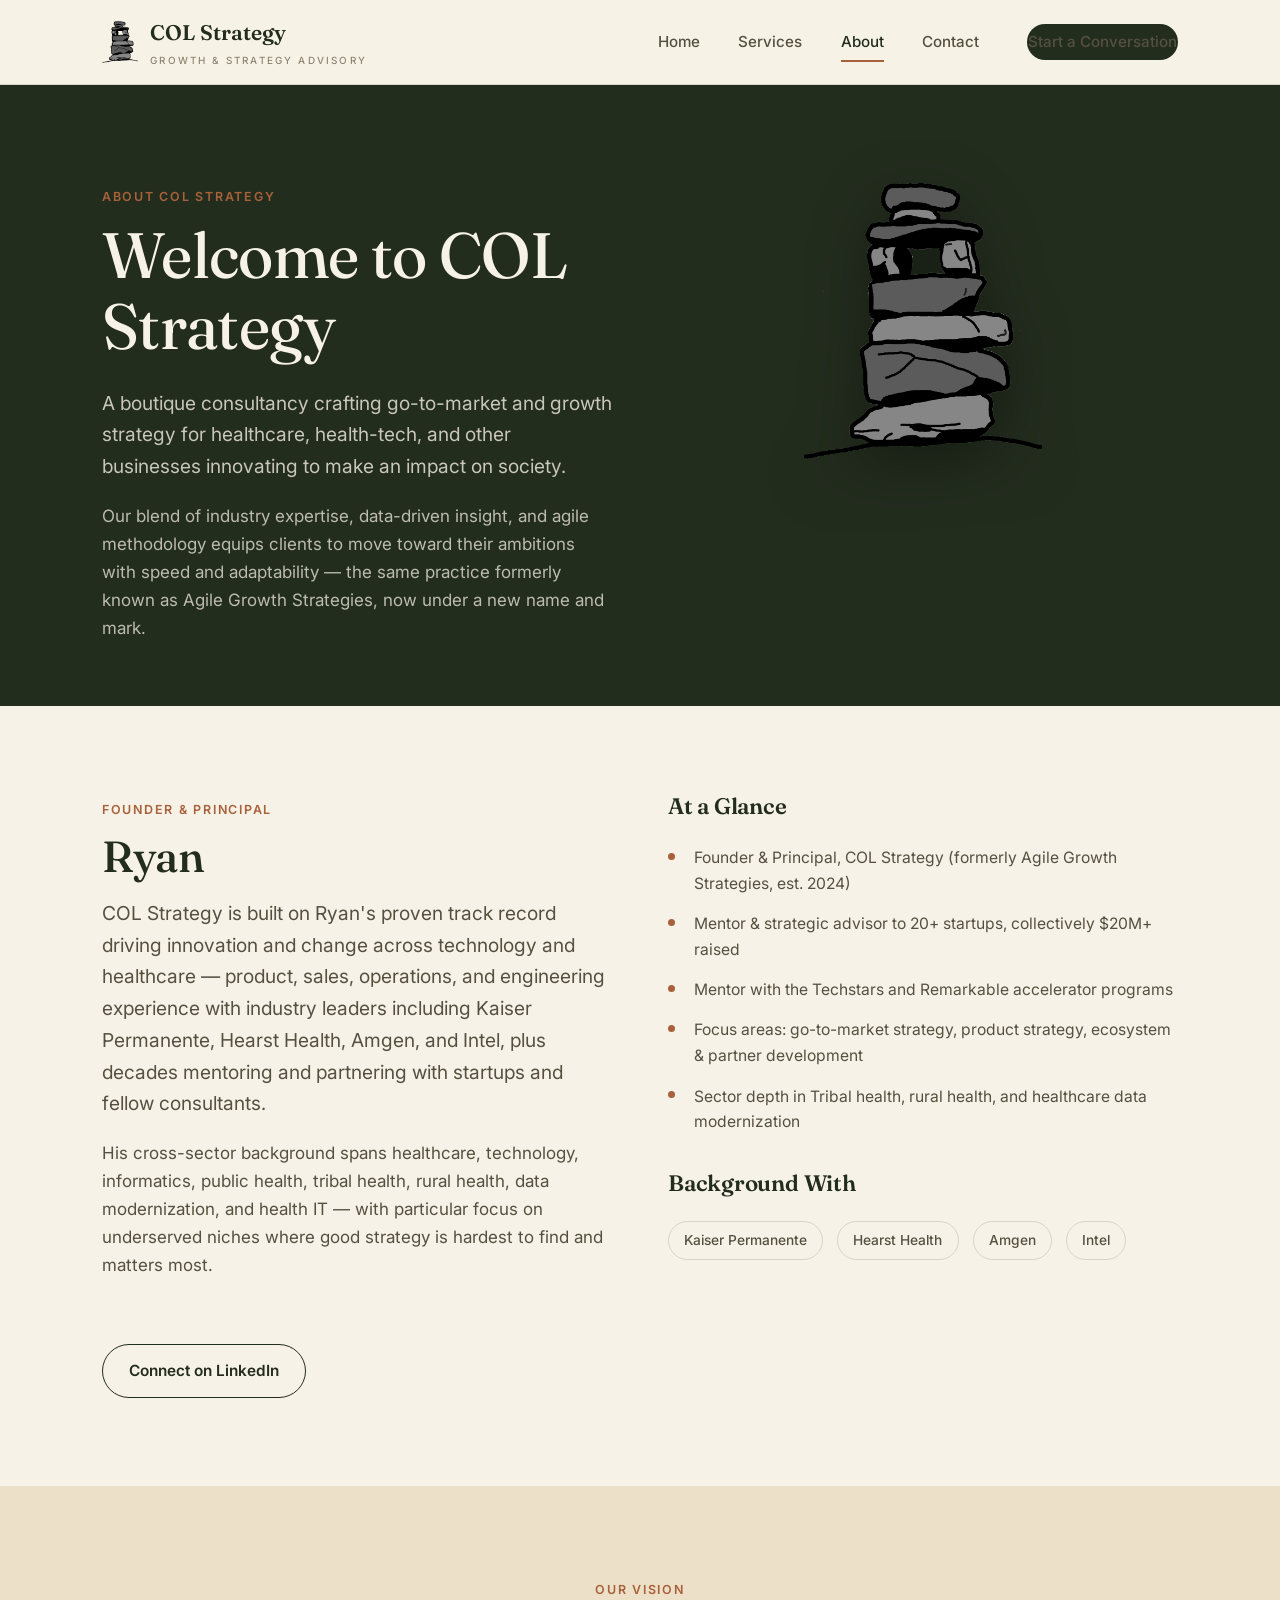
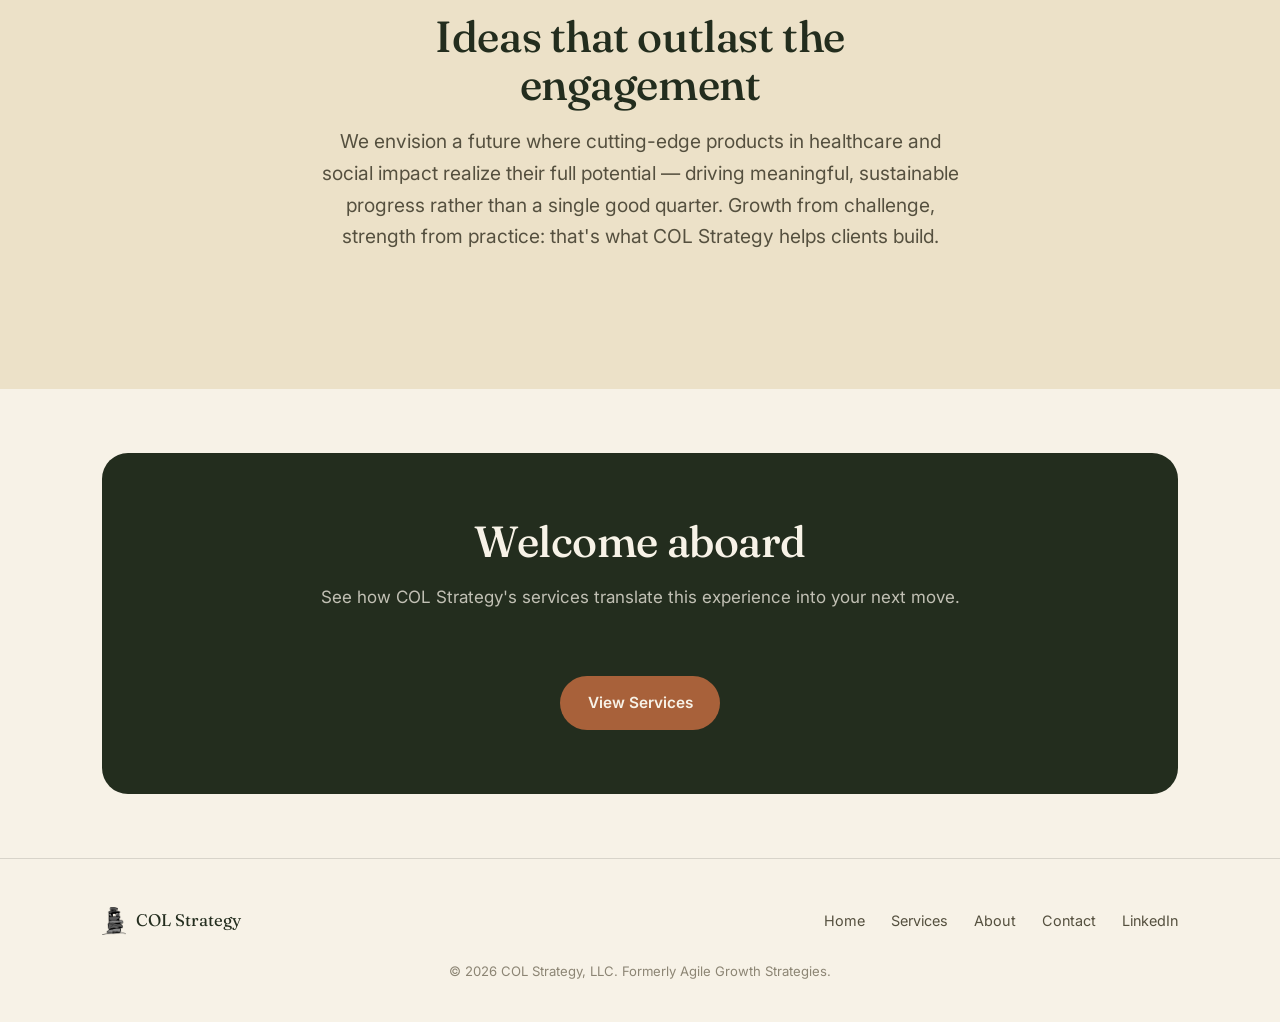
==== about.html @ f1d9a912 "Initial site setup" ====
<!DOCTYPE html>
<html lang="en">
<head>
<meta charset="UTF-8">
<meta name="viewport" content="width=device-width, initial-scale=1.0">
<title>About — COL Strategy</title>
<meta name="description" content="COL Strategy is built on founder Ryan's cross-sector track record in healthcare, technology, and public health.">
<link rel="icon" href="assets/favicon.ico" sizes="any">
<link rel="apple-touch-icon" href="assets/apple-touch-icon.png">
<link rel="preconnect" href="https://fonts.googleapis.com">
<link rel="preconnect" href="https://fonts.gstatic.com" crossorigin>
<link href="https://fonts.googleapis.com/css2?family=Fraunces:opsz,wght@9..144,400;9..144,500;9..144,600&family=Inter:wght@400;500;600;700&display=swap" rel="stylesheet">
<link rel="stylesheet" href="css/styles.css">
</head>
<body>

<header class="site-header">
  <div class="wrap">
    <a href="index.html" class="brand">
      <img src="assets/cairn-mark.png" alt="COL Strategy cairn mark">
      <span class="brand-name">COL Strategy<span class="lower">Growth &amp; Strategy Advisory</span></span>
    </a>
    <button class="nav-toggle" aria-label="Toggle navigation" aria-expanded="false">
      <span></span><span></span><span></span>
    </button>
    <nav class="main-nav">
      <a href="index.html">Home</a>
      <a href="services.html">Services</a>
      <a href="about.html" class="active">About</a>
      <a href="contact.html">Contact</a>
      <a href="contact.html" class="btn btn-primary nav-cta">Start a Conversation</a>
    </nav>
  </div>
</header>

<section class="hero" style="padding-bottom:64px;">
  <div class="wrap about-hero">
    <div>
      <div class="eyebrow">About COL Strategy</div>
      <h1>Welcome to COL Strategy</h1>
      <p class="lede">A boutique consultancy crafting go-to-market and growth strategy for healthcare, health-tech, and other businesses innovating to make an impact on society.</p>
      <p style="color:rgba(247,242,231,0.72)">Our blend of industry expertise, data-driven insight, and agile methodology equips clients to move toward their ambitions with speed and adaptability &mdash; the same practice formerly known as Agile Growth Strategies, now under a new name and mark.</p>
    </div>
    <div class="hero-mark">
      <img src="assets/cairn-mark.png" alt="Hand-illustrated cairn mark" style="max-height:280px;">
    </div>
  </div>
</section>

<section>
  <div class="wrap about-hero">
    <div>
      <div class="eyebrow">Founder &amp; Principal</div>
      <h2>Ryan</h2>
      <p class="lede">COL Strategy is built on Ryan's proven track record driving innovation and change across technology and healthcare &mdash; product, sales, operations, and engineering experience with industry leaders including Kaiser Permanente, Hearst Health, Amgen, and Intel, plus decades mentoring and partnering with startups and fellow consultants.</p>
      <p>His cross-sector background spans healthcare, technology, informatics, public health, tribal health, rural health, data modernization, and health IT &mdash; with particular focus on underserved niches where good strategy is hardest to find and matters most.</p>
      <a href="https://www.linkedin.com/in/wryanberger/" target="_blank" rel="noopener" class="btn btn-ghost mt-lg">Connect on LinkedIn</a>
    </div>
    <div>
      <h3 style="margin-bottom:1rem;">At a Glance</h3>
      <ul class="credential-list">
        <li>Founder &amp; Principal, COL Strategy (formerly Agile Growth Strategies, est. 2024)</li>
        <li>Mentor &amp; strategic advisor to 20+ startups, collectively $20M+ raised</li>
        <li>Mentor with the Techstars and Remarkable accelerator programs</li>
        <li>Focus areas: go-to-market strategy, product strategy, ecosystem &amp; partner development</li>
        <li>Sector depth in Tribal health, rural health, and healthcare data modernization</li>
      </ul>
      <h3 style="margin:2.2rem 0 0.6rem;">Background With</h3>
      <div class="client-strip">
        <span>Kaiser Permanente</span>
        <span>Hearst Health</span>
        <span>Amgen</span>
        <span>Intel</span>
      </div>
    </div>
  </div>
</section>

<section class="section-deep">
  <div class="wrap section-head center">
    <div class="eyebrow">Our Vision</div>
    <h2>Ideas that outlast the engagement</h2>
    <p class="lede" style="margin-left:auto;margin-right:auto;">We envision a future where cutting-edge products in healthcare and social impact realize their full potential &mdash; driving meaningful, sustainable progress rather than a single good quarter. Growth from challenge, strength from practice: that's what COL Strategy helps clients build.</p>
  </div>
</section>

<section class="section-tight">
  <div class="wrap">
    <div class="cta-band">
      <h2>Welcome aboard</h2>
      <p>See how COL Strategy's services translate this experience into your next move.</p>
      <a href="services.html" class="btn btn-primary mt-lg">View Services</a>
    </div>
  </div>
</section>

<footer class="site-footer">
  <div class="wrap">
    <div class="footer-grid">
      <a href="index.html" class="footer-brand">
        <img src="assets/cairn-mark.png" alt="COL Strategy">
        COL Strategy
      </a>
      <nav class="footer-links">
        <a href="index.html">Home</a>
        <a href="services.html">Services</a>
        <a href="about.html">About</a>
        <a href="contact.html">Contact</a>
        <a href="https://www.linkedin.com/in/wryanberger/" target="_blank" rel="noopener">LinkedIn</a>
      </nav>
    </div>
    <div class="footer-note">&copy; <span id="year"></span> COL Strategy, LLC. Formerly Agile Growth Strategies.</div>
  </div>
</footer>

<script src="js/main.js"></script>
<script>document.getElementById("year").textContent = new Date().getFullYear();</script>
</body>
</html>
---- css/styles.css ----
/* ============================================================
   COL Strategy — Site Stylesheet
   ============================================================ */

:root {
  --paper: #f7f2e7;
  --paper-deep: #ece1c8;
  --ink: #211f1a;
  --ink-soft: #55503f;
  --stone: #8c8574;
  --stone-light: #c9c0a8;
  --forest: #37452f;
  --forest-deep: #232d1e;
  --rust: #a8613a;
  --line: rgba(33, 31, 26, 0.14);
  --max: 1140px;

  --font-display: "Fraunces", "Iowan Old Style", Georgia, serif;
  --font-body: "Inter", -apple-system, BlinkMacSystemFont, "Segoe UI", sans-serif;
}

* { box-sizing: border-box; }
html { scroll-behavior: smooth; }

body {
  margin: 0;
  background: var(--paper);
  color: var(--ink);
  font-family: var(--font-body);
  font-size: 17px;
  line-height: 1.65;
  -webkit-font-smoothing: antialiased;
}

img { max-width: 100%; display: block; }

a { color: inherit; text-decoration: none; }

.wrap {
  max-width: var(--max);
  margin: 0 auto;
  padding: 0 32px;
}

h1, h2, h3, h4 {
  font-family: var(--font-display);
  font-weight: 500;
  line-height: 1.12;
  margin: 0 0 0.4em;
  color: var(--forest-deep);
  letter-spacing: -0.01em;
}

h1 { font-size: clamp(2.6rem, 5vw, 4.4rem); font-weight: 450; }
h2 { font-size: clamp(2rem, 3.4vw, 2.9rem); }
h3 { font-size: 1.4rem; font-weight: 600; }

p { margin: 0 0 1em; color: var(--ink-soft); }
p:last-child { margin-bottom: 0; }

.eyebrow {
  display: inline-block;
  font-family: var(--font-body);
  font-size: 0.78rem;
  font-weight: 600;
  letter-spacing: 0.14em;
  text-transform: uppercase;
  color: var(--rust);
  margin-bottom: 0.9em;
}

.lede {
  font-size: 1.2rem;
  color: var(--ink-soft);
  max-width: 46em;
}

/* ---------- Buttons ---------- */
.btn {
  display: inline-flex;
  align-items: center;
  gap: 0.5em;
  padding: 0.85em 1.7em;
  border-radius: 999px;
  font-family: var(--font-body);
  font-weight: 600;
  font-size: 0.96rem;
  border: 1.5px solid transparent;
  cursor: pointer;
  transition: transform 0.15s ease, background 0.2s ease, color 0.2s ease, border-color 0.2s ease;
}
.btn:hover { transform: translateY(-1px); }

.btn-primary {
  background: var(--forest-deep);
  color: var(--paper);
}
.btn-primary:hover { background: var(--rust); }

.btn-ghost {
  background: transparent;
  color: var(--forest-deep);
  border-color: var(--forest-deep);
}
.btn-ghost:hover {
  background: var(--forest-deep);
  color: var(--paper);
}

/* ---------- Header ---------- */
.site-header {
  position: sticky;
  top: 0;
  z-index: 50;
  background: rgba(247, 242, 231, 0.92);
  backdrop-filter: saturate(150%) blur(8px);
  border-bottom: 1px solid var(--line);
}

.site-header .wrap {
  display: flex;
  align-items: center;
  justify-content: space-between;
  height: 84px;
}

.brand {
  display: flex;
  align-items: center;
  gap: 12px;
  font-family: var(--font-display);
  font-size: 1.32rem;
  color: var(--forest-deep);
  font-weight: 600;
}
.brand img { height: 42px; width: auto; }
.brand .brand-name { white-space: nowrap; }
.brand .brand-name .lower { display: block; font-family: var(--font-body); font-weight: 500; font-size: 0.62rem; letter-spacing: 0.22em; text-transform: uppercase; color: var(--stone); margin-top: 2px; }

.main-nav { display: flex; align-items: center; gap: 2.4rem; }
.main-nav a {
  font-size: 0.95rem;
  font-weight: 500;
  color: var(--ink-soft);
  position: relative;
  padding: 4px 0;
}
.main-nav a:hover, .main-nav a.active { color: var(--forest-deep); }
.main-nav a.active::after {
  content: "";
  position: absolute;
  left: 0; right: 0; bottom: -3px;
  height: 2px;
  background: var(--rust);
}
.nav-cta { margin-left: 0.6rem; }

.nav-toggle {
  display: none;
  background: none;
  border: none;
  cursor: pointer;
  padding: 6px;
}
.nav-toggle span {
  display: block;
  width: 24px;
  height: 2px;
  background: var(--forest-deep);
  margin: 5px 0;
  transition: 0.2s;
}

@media (max-width: 860px) {
  .main-nav {
    position: fixed;
    top: 84px; left: 0; right: 0;
    background: var(--paper);
    flex-direction: column;
    align-items: flex-start;
    gap: 0;
    padding: 8px 32px 26px;
    border-bottom: 1px solid var(--line);
    transform: translateY(-8px);
    opacity: 0;
    pointer-events: none;
    transition: 0.18s ease;
  }
  .main-nav.open { transform: translateY(0); opacity: 1; pointer-events: auto; }
  .main-nav a { padding: 12px 0; width: 100%; border-bottom: 1px solid var(--line); }
  .main-nav a:last-child { border-bottom: none; }
  .nav-cta { margin-left: 0; margin-top: 10px; }
  .nav-toggle { display: block; }
}

/* ---------- Hero ---------- */
.hero {
  background: var(--forest-deep);
  color: var(--paper);
  padding: 96px 0 84px;
  position: relative;
  overflow: hidden;
}
.hero .wrap { position: relative; z-index: 2; }
.hero h1 { color: var(--paper); }
.hero .lede { color: rgba(247, 242, 231, 0.78); }

.hero-grid {
  display: grid;
  grid-template-columns: 1.15fr 0.85fr;
  gap: 48px;
  align-items: center;
}

.hero-mark {
  display: flex;
  justify-content: center;
}
.hero-mark img {
  max-height: 340px;
  width: auto;
  filter: drop-shadow(0 18px 30px rgba(0,0,0,0.35));
}

.hero-actions { display: flex; gap: 14px; margin-top: 2rem; flex-wrap: wrap; }
.hero .btn-ghost { color: var(--paper); border-color: rgba(247,242,231,0.5); }
.hero .btn-ghost:hover { background: var(--paper); color: var(--forest-deep); }

.definition {
  margin-top: 2.4rem;
  padding-top: 1.6rem;
  border-top: 1px solid rgba(247, 242, 231, 0.22);
  max-width: 30em;
}
.definition .term { font-family: var(--font-display); font-size: 1.3rem; color: var(--paper); }
.definition .ipa, .definition .pos { color: var(--stone-light); font-size: 0.92rem; margin-right: 0.6em; }
.definition p { color: rgba(247, 242, 231, 0.72); font-size: 0.98rem; margin-top: 0.5em; }

@media (max-width: 860px) {
  .hero-grid { grid-template-columns: 1fr; }
  .hero-mark { order: -1; }
  .hero-mark img { max-height: 220px; }
}

/* ---------- Section scaffolding ---------- */
section { padding: 88px 0; }
.section-tight { padding: 64px 0; }
.section-deep { background: var(--paper-deep); }

.section-head {
  max-width: 42em;
  margin-bottom: 3rem;
}
.section-head.center { margin-left: auto; margin-right: auto; text-align: center; }

/* ---------- Three-up value cards ---------- */
.grid-3 {
  display: grid;
  grid-template-columns: repeat(3, 1fr);
  gap: 40px;
}
@media (max-width: 860px) { .grid-3 { grid-template-columns: 1fr; gap: 32px; } }

.value-card { border-top: 2px solid var(--forest); padding-top: 1.4rem; }
.value-card .num {
  font-family: var(--font-display);
  font-size: 0.95rem;
  color: var(--rust);
  display: block;
  margin-bottom: 0.6rem;
}
.value-card h3 { margin-bottom: 0.5em; }

/* ---------- Services grid ---------- */
.grid-2 { display: grid; grid-template-columns: 1fr 1fr; gap: 36px; }
@media (max-width: 860px) { .grid-2 { grid-template-columns: 1fr; } }

.service-card {
  background: var(--paper);
  border: 1px solid var(--line);
  border-radius: 18px;
  padding: 2.2rem;
}
.section-deep .service-card { background: var(--paper); }
.service-card .index { font-family: var(--font-display); color: var(--stone); font-size: 1rem; }
.service-card h3 { margin-top: 0.3em; }
.service-proof {
  margin-top: 1.2rem;
  padding-top: 1.1rem;
  border-top: 1px dashed var(--line);
  font-size: 0.92rem;
  color: var(--forest);
  font-weight: 500;
}
.service-proof span { color: var(--rust); font-weight: 700; }

/* ---------- Story / split section ---------- */
.split {
  display: grid;
  grid-template-columns: 0.9fr 1.1fr;
  gap: 60px;
  align-items: center;
}
@media (max-width: 860px) { .split { grid-template-columns: 1fr; } }
.split-visual {
  background: var(--forest-deep);
  border-radius: 22px;
  display: flex;
  align-items: center;
  justify-content: center;
  padding: 48px;
  min-height: 320px;
}
.split-visual img { max-height: 280px; }

/* ---------- Testimonial ---------- */
.testimonial {
  background: var(--forest-deep);
  color: var(--paper);
  border-radius: 22px;
  padding: 3.4rem;
  text-align: center;
}
.testimonial blockquote {
  font-family: var(--font-display);
  font-size: clamp(1.3rem, 2.4vw, 1.7rem);
  line-height: 1.45;
  margin: 0 0 1.2rem;
  font-weight: 400;
}
.testimonial cite {
  font-style: normal;
  color: var(--stone-light);
  font-size: 0.95rem;
}
.testimonial cite a { text-decoration: underline; text-underline-offset: 3px; }

/* ---------- About page bits ---------- */
.about-hero { display: grid; grid-template-columns: 1fr 1fr; gap: 56px; align-items: start; }
@media (max-width: 860px) { .about-hero { grid-template-columns: 1fr; } }

.credential-list { list-style: none; margin: 1.6rem 0 0; padding: 0; display: grid; gap: 0.9rem; }
.credential-list li {
  padding-left: 1.6rem;
  position: relative;
  color: var(--ink-soft);
  font-size: 0.98rem;
}
.credential-list li::before {
  content: "";
  position: absolute;
  left: 0; top: 0.5em;
  width: 7px; height: 7px;
  border-radius: 50%;
  background: var(--rust);
}

.client-strip {
  display: flex;
  flex-wrap: wrap;
  gap: 14px;
  margin-top: 1.6rem;
}
.client-strip span {
  border: 1px solid var(--line);
  border-radius: 999px;
  padding: 0.5em 1.1em;
  font-size: 0.86rem;
  color: var(--ink-soft);
  font-weight: 500;
}

/* ---------- Contact ---------- */
.contact-grid { display: grid; grid-template-columns: 1fr 1fr; gap: 60px; }
@media (max-width: 860px) { .contact-grid { grid-template-columns: 1fr; } }

.field { margin-bottom: 1.3rem; }
.field label {
  display: block;
  font-size: 0.85rem;
  font-weight: 600;
  color: var(--forest-deep);
  margin-bottom: 0.45em;
}
.field .req { color: var(--rust); font-weight: 400; }
.field input, .field textarea {
  width: 100%;
  padding: 0.85em 1em;
  border-radius: 10px;
  border: 1.5px solid var(--line);
  background: var(--paper);
  font-family: var(--font-body);
  font-size: 1rem;
  color: var(--ink);
}
.field input:focus, .field textarea:focus {
  outline: none;
  border-color: var(--forest);
}
.field-row { display: grid; grid-template-columns: 1fr 1fr; gap: 20px; }
@media (max-width: 560px) { .field-row { grid-template-columns: 1fr; } }

.contact-card {
  background: var(--paper-deep);
  border-radius: 20px;
  padding: 2.4rem;
}
.contact-card h3 { margin-bottom: 0.3em; }
.contact-card .contact-line {
  display: flex;
  align-items: center;
  gap: 10px;
  margin-top: 1.1rem;
  font-size: 0.98rem;
}
.contact-card .contact-line a { font-weight: 600; color: var(--forest-deep); text-decoration: underline; text-underline-offset: 3px; }

/* ---------- CTA band ---------- */
.cta-band {
  background: var(--forest-deep);
  color: var(--paper);
  border-radius: 26px;
  padding: 4rem 3rem;
  text-align: center;
}
.cta-band h2 { color: var(--paper); }
.cta-band p { color: rgba(247,242,231,0.75); }
.cta-band .btn-primary { background: var(--rust); }
.cta-band .btn-primary:hover { background: var(--paper); color: var(--forest-deep); }

/* ---------- Footer ---------- */
.site-footer {
  border-top: 1px solid var(--line);
  padding: 48px 0 40px;
}
.footer-grid {
  display: flex;
  justify-content: space-between;
  align-items: center;
  flex-wrap: wrap;
  gap: 20px;
}
.footer-brand { display: flex; align-items: center; gap: 10px; font-family: var(--font-display); color: var(--forest-deep); font-size: 1.05rem; }
.footer-brand img { height: 28px; }
.footer-links { display: flex; gap: 26px; flex-wrap: wrap; }
.footer-links a { font-size: 0.9rem; color: var(--ink-soft); }
.footer-links a:hover { color: var(--forest-deep); }
.footer-note { font-size: 0.82rem; color: var(--stone); margin-top: 26px; text-align: center; }

/* ---------- Utility ---------- */
.mt-lg { margin-top: 3rem; }
.text-center { text-align: center; }
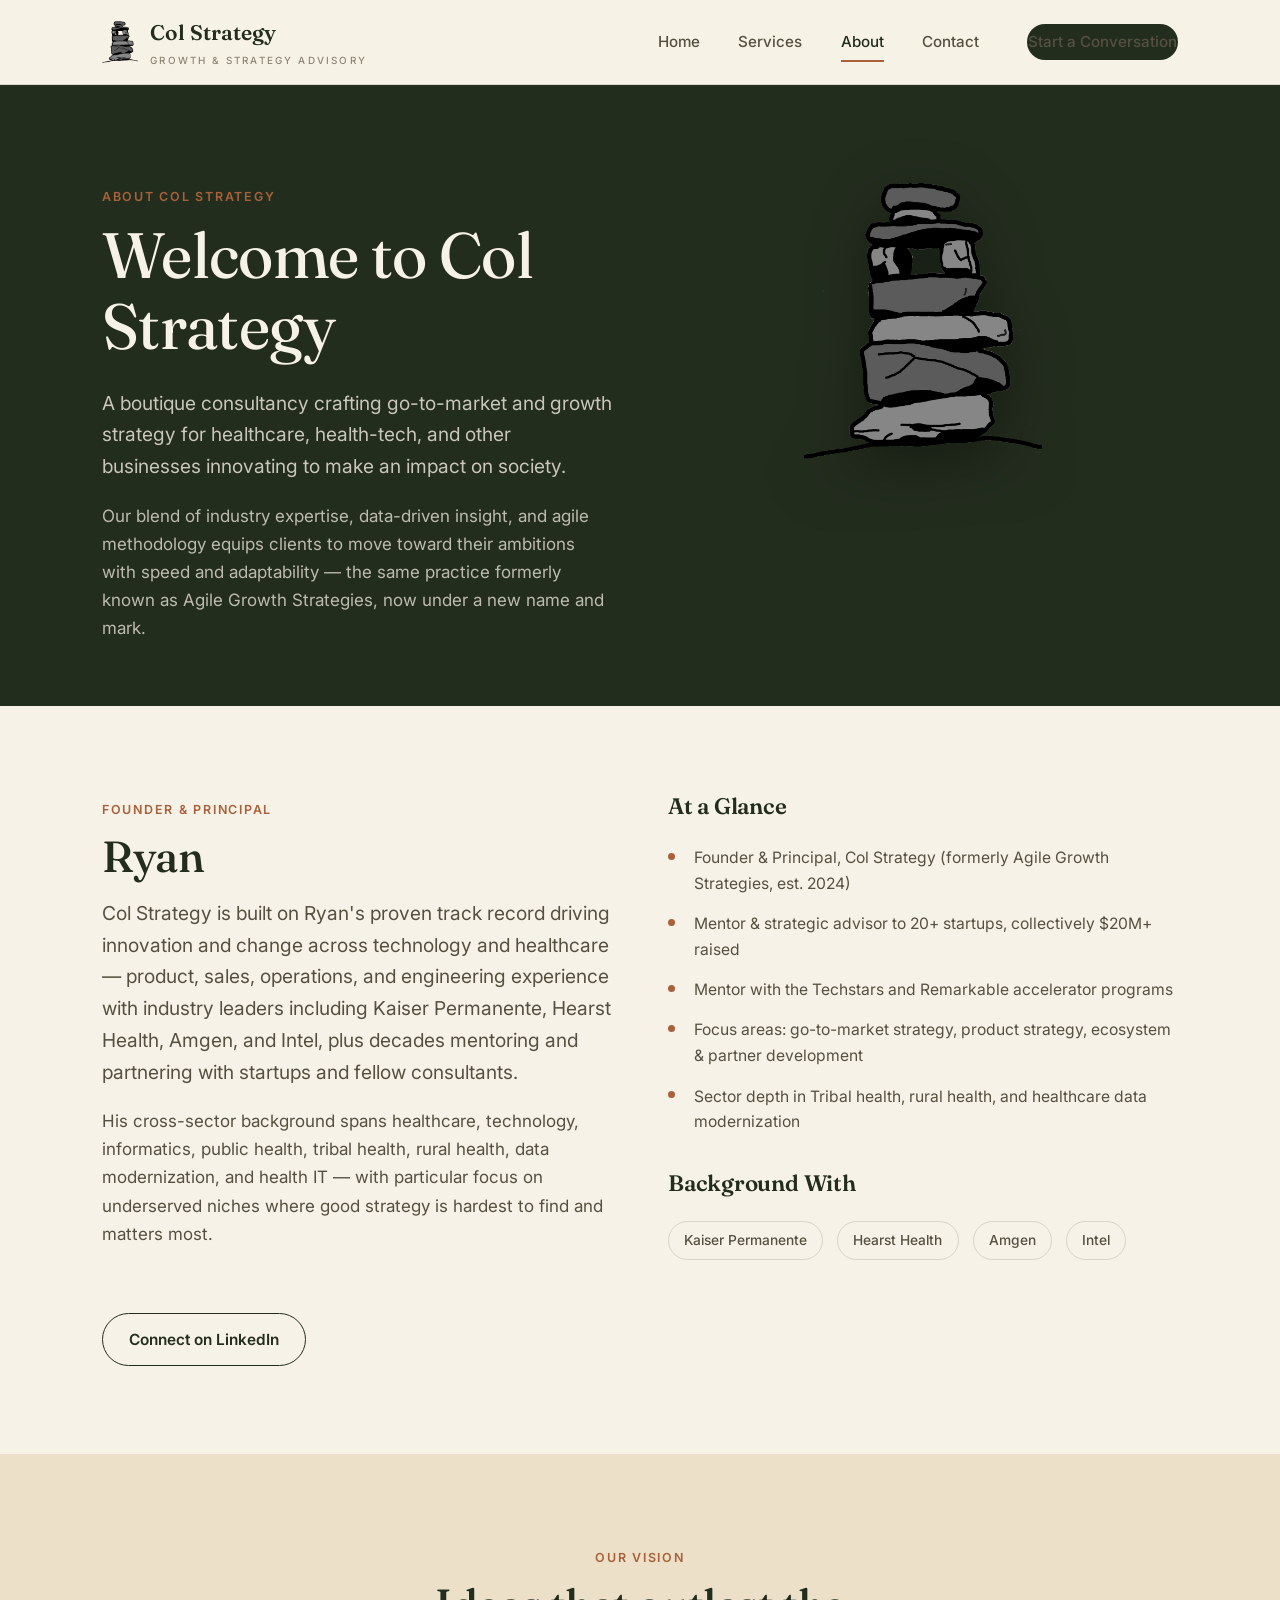
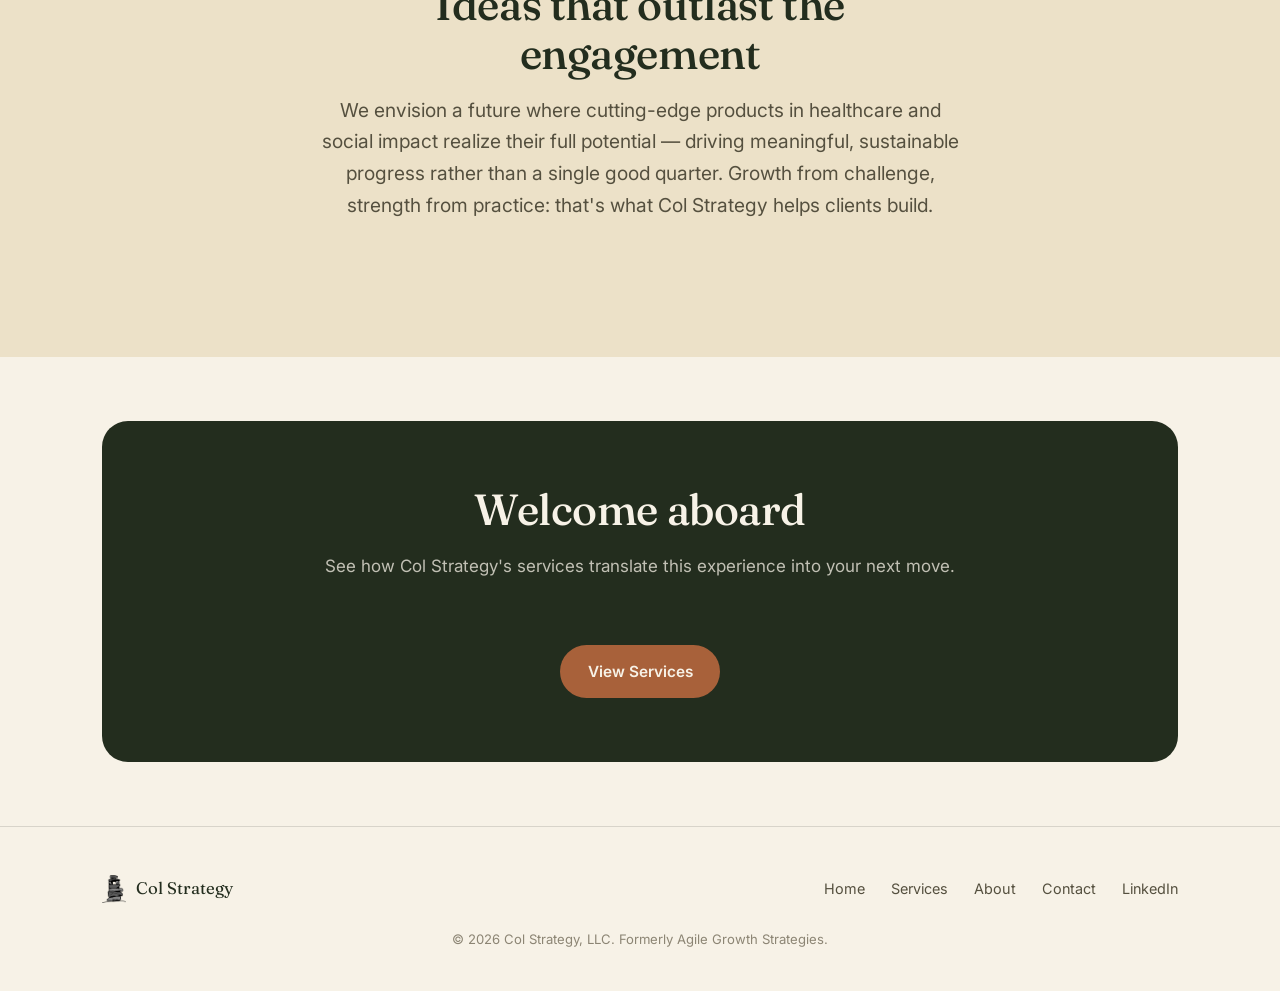
==== commit 8146a03d: "Update contact page: Col Strategy branding, Google Form embed, two-column layout" ====
--- a/about.html
+++ b/about.html
@@ -3,8 +3,8 @@
 <head>
 <meta charset="UTF-8">
 <meta name="viewport" content="width=device-width, initial-scale=1.0">
-<title>About — COL Strategy</title>
-<meta name="description" content="COL Strategy is built on founder Ryan's cross-sector track record in healthcare, technology, and public health.">
+<title>About — Col Strategy</title>
+<meta name="description" content="Col Strategy is built on founder Ryan's cross-sector track record in healthcare, technology, and public health.">
 <link rel="icon" href="assets/favicon.ico" sizes="any">
 <link rel="apple-touch-icon" href="assets/apple-touch-icon.png">
 <link rel="preconnect" href="https://fonts.googleapis.com">
@@ -17,8 +17,8 @@
 <header class="site-header">
   <div class="wrap">
     <a href="index.html" class="brand">
-      <img src="assets/cairn-mark.png" alt="COL Strategy cairn mark">
-      <span class="brand-name">COL Strategy<span class="lower">Growth &amp; Strategy Advisory</span></span>
+      <img src="assets/cairn-mark.png" alt="Col Strategy cairn mark">
+      <span class="brand-name">Col Strategy<span class="lower">Growth &amp; Strategy Advisory</span></span>
     </a>
     <button class="nav-toggle" aria-label="Toggle navigation" aria-expanded="false">
       <span></span><span></span><span></span>
@@ -36,8 +36,8 @@
 <section class="hero" style="padding-bottom:64px;">
   <div class="wrap about-hero">
     <div>
-      <div class="eyebrow">About COL Strategy</div>
-      <h1>Welcome to COL Strategy</h1>
+      <div class="eyebrow">About Col Strategy</div>
+      <h1>Welcome to Col Strategy</h1>
       <p class="lede">A boutique consultancy crafting go-to-market and growth strategy for healthcare, health-tech, and other businesses innovating to make an impact on society.</p>
       <p style="color:rgba(247,242,231,0.72)">Our blend of industry expertise, data-driven insight, and agile methodology equips clients to move toward their ambitions with speed and adaptability &mdash; the same practice formerly known as Agile Growth Strategies, now under a new name and mark.</p>
     </div>
@@ -52,14 +52,14 @@
     <div>
       <div class="eyebrow">Founder &amp; Principal</div>
       <h2>Ryan</h2>
-      <p class="lede">COL Strategy is built on Ryan's proven track record driving innovation and change across technology and healthcare &mdash; product, sales, operations, and engineering experience with industry leaders including Kaiser Permanente, Hearst Health, Amgen, and Intel, plus decades mentoring and partnering with startups and fellow consultants.</p>
+      <p class="lede">Col Strategy is built on Ryan's proven track record driving innovation and change across technology and healthcare &mdash; product, sales, operations, and engineering experience with industry leaders including Kaiser Permanente, Hearst Health, Amgen, and Intel, plus decades mentoring and partnering with startups and fellow consultants.</p>
       <p>His cross-sector background spans healthcare, technology, informatics, public health, tribal health, rural health, data modernization, and health IT &mdash; with particular focus on underserved niches where good strategy is hardest to find and matters most.</p>
       <a href="https://www.linkedin.com/in/wryanberger/" target="_blank" rel="noopener" class="btn btn-ghost mt-lg">Connect on LinkedIn</a>
     </div>
     <div>
       <h3 style="margin-bottom:1rem;">At a Glance</h3>
       <ul class="credential-list">
-        <li>Founder &amp; Principal, COL Strategy (formerly Agile Growth Strategies, est. 2024)</li>
+        <li>Founder &amp; Principal, Col Strategy (formerly Agile Growth Strategies, est. 2024)</li>
         <li>Mentor &amp; strategic advisor to 20+ startups, collectively $20M+ raised</li>
         <li>Mentor with the Techstars and Remarkable accelerator programs</li>
         <li>Focus areas: go-to-market strategy, product strategy, ecosystem &amp; partner development</li>
@@ -80,7 +80,7 @@
   <div class="wrap section-head center">
     <div class="eyebrow">Our Vision</div>
     <h2>Ideas that outlast the engagement</h2>
-    <p class="lede" style="margin-left:auto;margin-right:auto;">We envision a future where cutting-edge products in healthcare and social impact realize their full potential &mdash; driving meaningful, sustainable progress rather than a single good quarter. Growth from challenge, strength from practice: that's what COL Strategy helps clients build.</p>
+    <p class="lede" style="margin-left:auto;margin-right:auto;">We envision a future where cutting-edge products in healthcare and social impact realize their full potential &mdash; driving meaningful, sustainable progress rather than a single good quarter. Growth from challenge, strength from practice: that's what Col Strategy helps clients build.</p>
   </div>
 </section>
 
@@ -88,7 +88,7 @@
   <div class="wrap">
     <div class="cta-band">
       <h2>Welcome aboard</h2>
-      <p>See how COL Strategy's services translate this experience into your next move.</p>
+      <p>See how Col Strategy's services translate this experience into your next move.</p>
       <a href="services.html" class="btn btn-primary mt-lg">View Services</a>
     </div>
   </div>
@@ -98,8 +98,8 @@
   <div class="wrap">
     <div class="footer-grid">
       <a href="index.html" class="footer-brand">
-        <img src="assets/cairn-mark.png" alt="COL Strategy">
-        COL Strategy
+        <img src="assets/cairn-mark.png" alt="Col Strategy">
+        Col Strategy
       </a>
       <nav class="footer-links">
         <a href="index.html">Home</a>
@@ -109,7 +109,7 @@
         <a href="https://www.linkedin.com/in/wryanberger/" target="_blank" rel="noopener">LinkedIn</a>
       </nav>
     </div>
-    <div class="footer-note">&copy; <span id="year"></span> COL Strategy, LLC. Formerly Agile Growth Strategies.</div>
+    <div class="footer-note">&copy; <span id="year"></span> Col Strategy, LLC. Formerly Agile Growth Strategies.</div>
   </div>
 </footer>
 
--- a/css/styles.css
+++ b/css/styles.css
@@ -1,5 +1,5 @@
 /* ============================================================
-   COL Strategy — Site Stylesheet
+   Col Strategy — Site Stylesheet
    ============================================================ */
 
 :root {
@@ -371,8 +371,51 @@
 }
 
 /* ---------- Contact ---------- */
-.contact-grid { display: grid; grid-template-columns: 1fr 1fr; gap: 60px; }
-@media (max-width: 860px) { .contact-grid { grid-template-columns: 1fr; } }
+.contact-columns {
+  display: grid;
+  grid-template-columns: 1fr 1fr;
+  gap: 40px;
+  align-items: stretch;
+}
+@media (max-width: 860px) {
+  .contact-columns { grid-template-columns: 1fr; }
+}
+
+.contact-columns > .contact-card,
+.contact-columns > .gform-embed {
+  height: 300px;
+  box-sizing: border-box;
+}
+@media (max-width: 860px) {
+  .contact-columns > .contact-card,
+  .contact-columns > .gform-embed {
+    height: auto;
+  }
+}
+
+.contact-card-columned {
+  display: flex;
+  flex-direction: column;
+  justify-content: center;
+}
+
+.gform-embed {
+  background: var(--paper-deep);
+  border-radius: 20px;
+  padding: 14px;
+  display: flex;
+}
+.gform-embed iframe {
+  display: block;
+  width: 100%;
+  height: 100%;
+  border: 0;
+  border-radius: 12px;
+  background: #fff;
+}
+@media (max-width: 860px) {
+  .gform-embed iframe { height: 1700px; }
+}
 
 .field { margin-bottom: 1.3rem; }
 .field label {
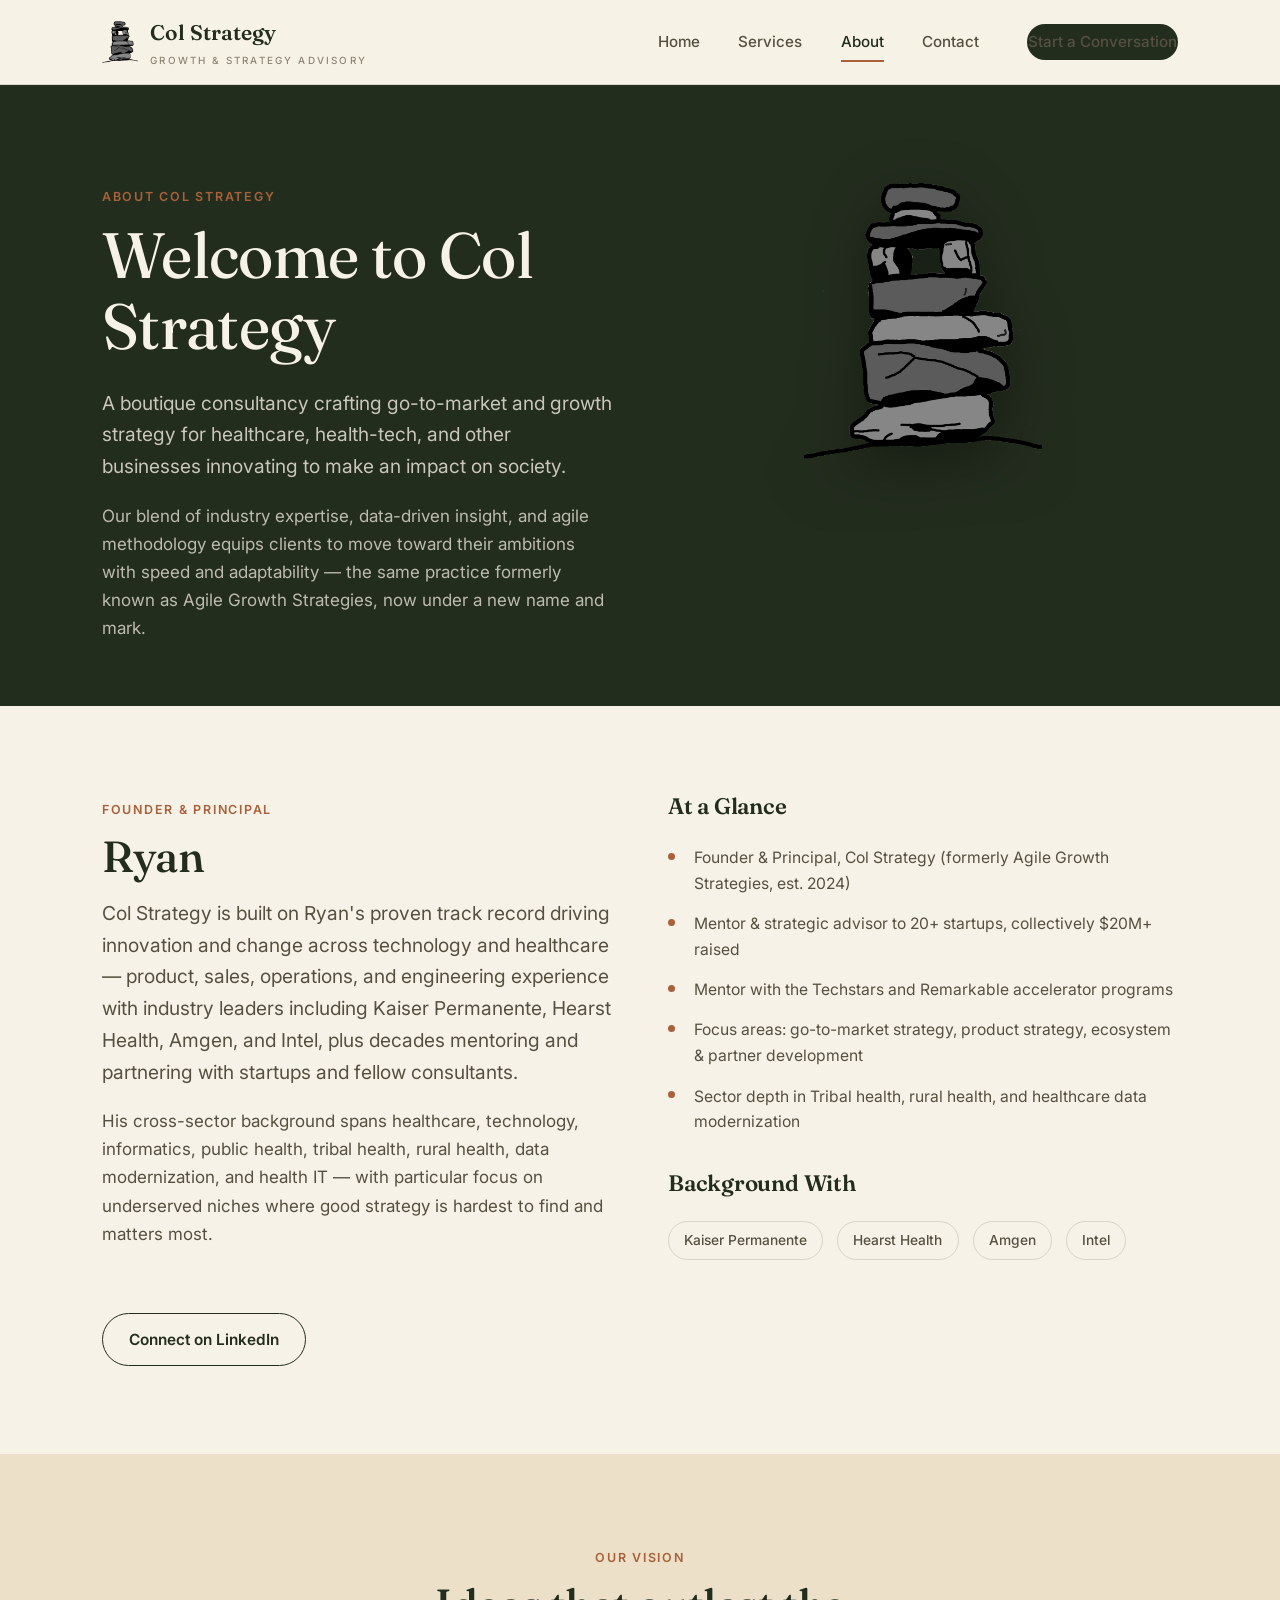
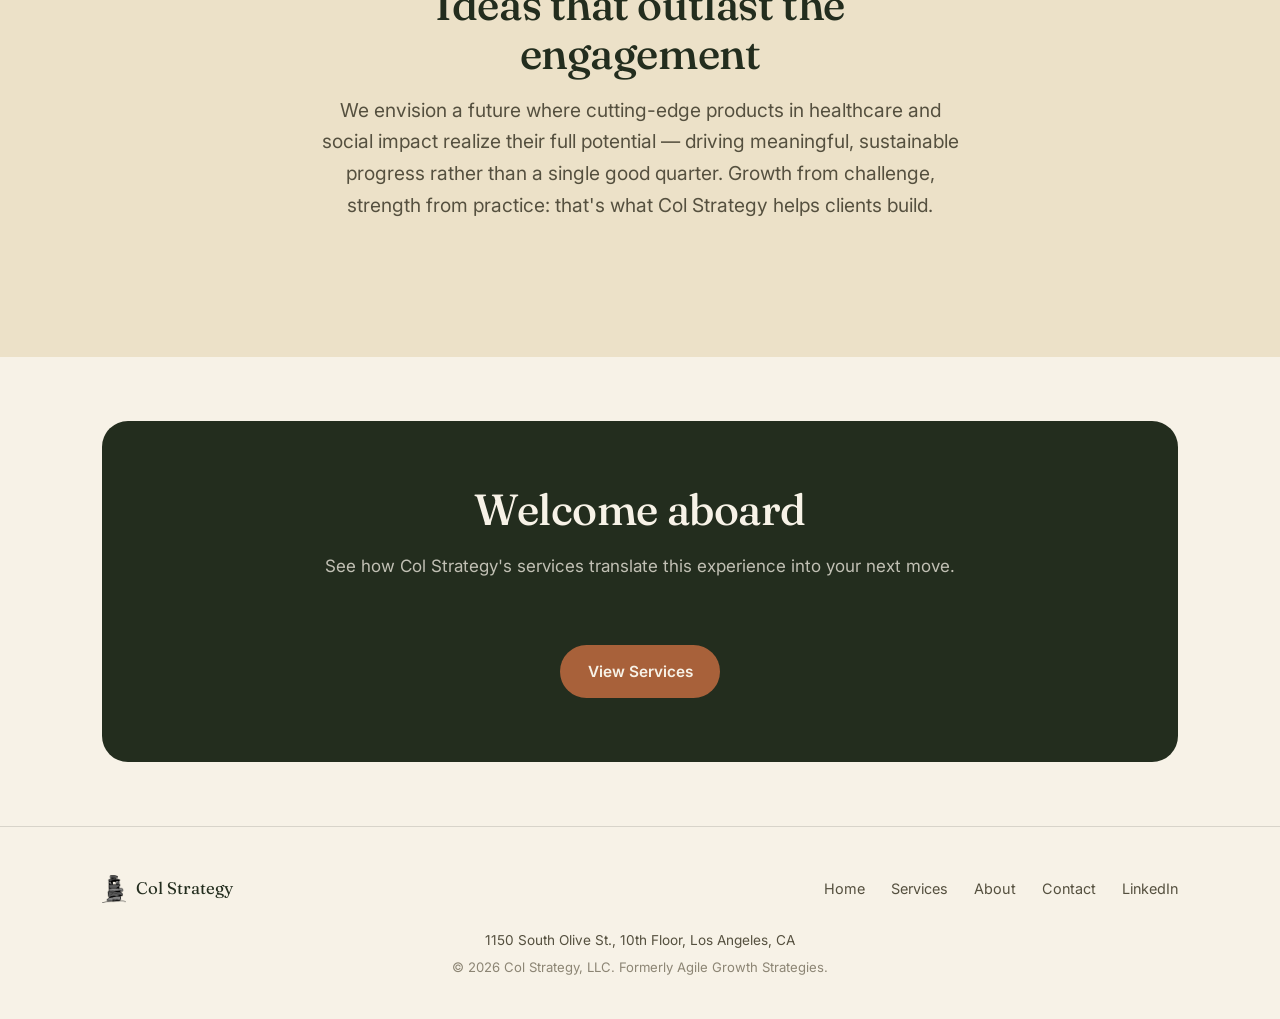
==== commit e016dcd4: "Add phone/text-consent to contact form; add office address - Contact form: add optional Phone field " ====
--- a/about.html
+++ b/about.html
@@ -5,6 +5,16 @@
 <meta name="viewport" content="width=device-width, initial-scale=1.0">
 <title>About — Col Strategy</title>
 <meta name="description" content="Col Strategy is built on founder Ryan's cross-sector track record in healthcare, technology, and public health.">
+<meta property="og:type" content="website">
+<meta property="og:site_name" content="Col Strategy">
+<meta property="og:title" content="About — Col Strategy">
+<meta property="og:description" content="Col Strategy is built on founder Ryan's cross-sector track record in healthcare, technology, and public health.">
+<meta property="og:url" content="https://colstrategy.com/about.html">
+<meta property="og:image" content="https://colstrategy.com/assets/og-card.png">
+<meta name="twitter:card" content="summary_large_image">
+<meta name="twitter:title" content="About — Col Strategy">
+<meta name="twitter:description" content="Col Strategy is built on founder Ryan's cross-sector track record in healthcare, technology, and public health.">
+<meta name="twitter:image" content="https://colstrategy.com/assets/og-card.png">
 <link rel="icon" href="assets/favicon.ico" sizes="any">
 <link rel="apple-touch-icon" href="assets/apple-touch-icon.png">
 <link rel="preconnect" href="https://fonts.googleapis.com">
@@ -109,6 +119,7 @@
         <a href="https://www.linkedin.com/in/wryanberger/" target="_blank" rel="noopener">LinkedIn</a>
       </nav>
     </div>
+    <div class="footer-address">1150 South Olive St., 10th Floor, Los Angeles, CA</div>
     <div class="footer-note">&copy; <span id="year"></span> Col Strategy, LLC. Formerly Agile Growth Strategies.</div>
   </div>
 </footer>
--- a/css/styles.css
+++ b/css/styles.css
@@ -381,40 +381,10 @@
   .contact-columns { grid-template-columns: 1fr; }
 }
 
-.contact-columns > .contact-card,
-.contact-columns > .gform-embed {
-  height: 300px;
-  box-sizing: border-box;
-}
-@media (max-width: 860px) {
-  .contact-columns > .contact-card,
-  .contact-columns > .gform-embed {
-    height: auto;
-  }
-}
-
 .contact-card-columned {
   display: flex;
   flex-direction: column;
   justify-content: center;
-}
-
-.gform-embed {
-  background: var(--paper-deep);
-  border-radius: 20px;
-  padding: 14px;
-  display: flex;
-}
-.gform-embed iframe {
-  display: block;
-  width: 100%;
-  height: 100%;
-  border: 0;
-  border-radius: 12px;
-  background: #fff;
-}
-@media (max-width: 860px) {
-  .gform-embed iframe { height: 1700px; }
 }
 
 .field { margin-bottom: 1.3rem; }
@@ -443,6 +413,38 @@
 .field-row { display: grid; grid-template-columns: 1fr 1fr; gap: 20px; }
 @media (max-width: 560px) { .field-row { grid-template-columns: 1fr; } }
 
+.inquiry-form .btn { width: 100%; justify-content: center; }
+
+.field-checkbox {
+  display: flex;
+  align-items: center;
+  gap: 0.6em;
+  margin-top: 0.7em;
+  font-size: 0.92rem;
+  color: var(--ink-soft);
+  font-weight: 400;
+  cursor: pointer;
+}
+.field-checkbox input[type="checkbox"] {
+  width: 1.1em;
+  height: 1.1em;
+  accent-color: var(--forest-deep);
+  cursor: pointer;
+  flex-shrink: 0;
+  margin: 0;
+}
+.form-status {
+  margin-top: 1rem;
+  font-size: 0.88rem;
+  color: var(--stone);
+  min-height: 1.2em;
+}
+.form-status-error { color: var(--rust); font-weight: 600; }
+
+.form-success h3 { margin-bottom: 0.3em; }
+.form-success p { margin: 0; }
+.form-success a { font-weight: 600; color: var(--forest-deep); text-decoration: underline; text-underline-offset: 3px; }
+
 .contact-card {
   background: var(--paper-deep);
   border-radius: 20px;
@@ -488,7 +490,8 @@
 .footer-links { display: flex; gap: 26px; flex-wrap: wrap; }
 .footer-links a { font-size: 0.9rem; color: var(--ink-soft); }
 .footer-links a:hover { color: var(--forest-deep); }
-.footer-note { font-size: 0.82rem; color: var(--stone); margin-top: 26px; text-align: center; }
+.footer-address { font-size: 0.85rem; color: var(--ink-soft); margin-top: 26px; text-align: center; }
+.footer-note { font-size: 0.82rem; color: var(--stone); margin-top: 6px; text-align: center; }
 
 /* ---------- Utility ---------- */
 .mt-lg { margin-top: 3rem; }
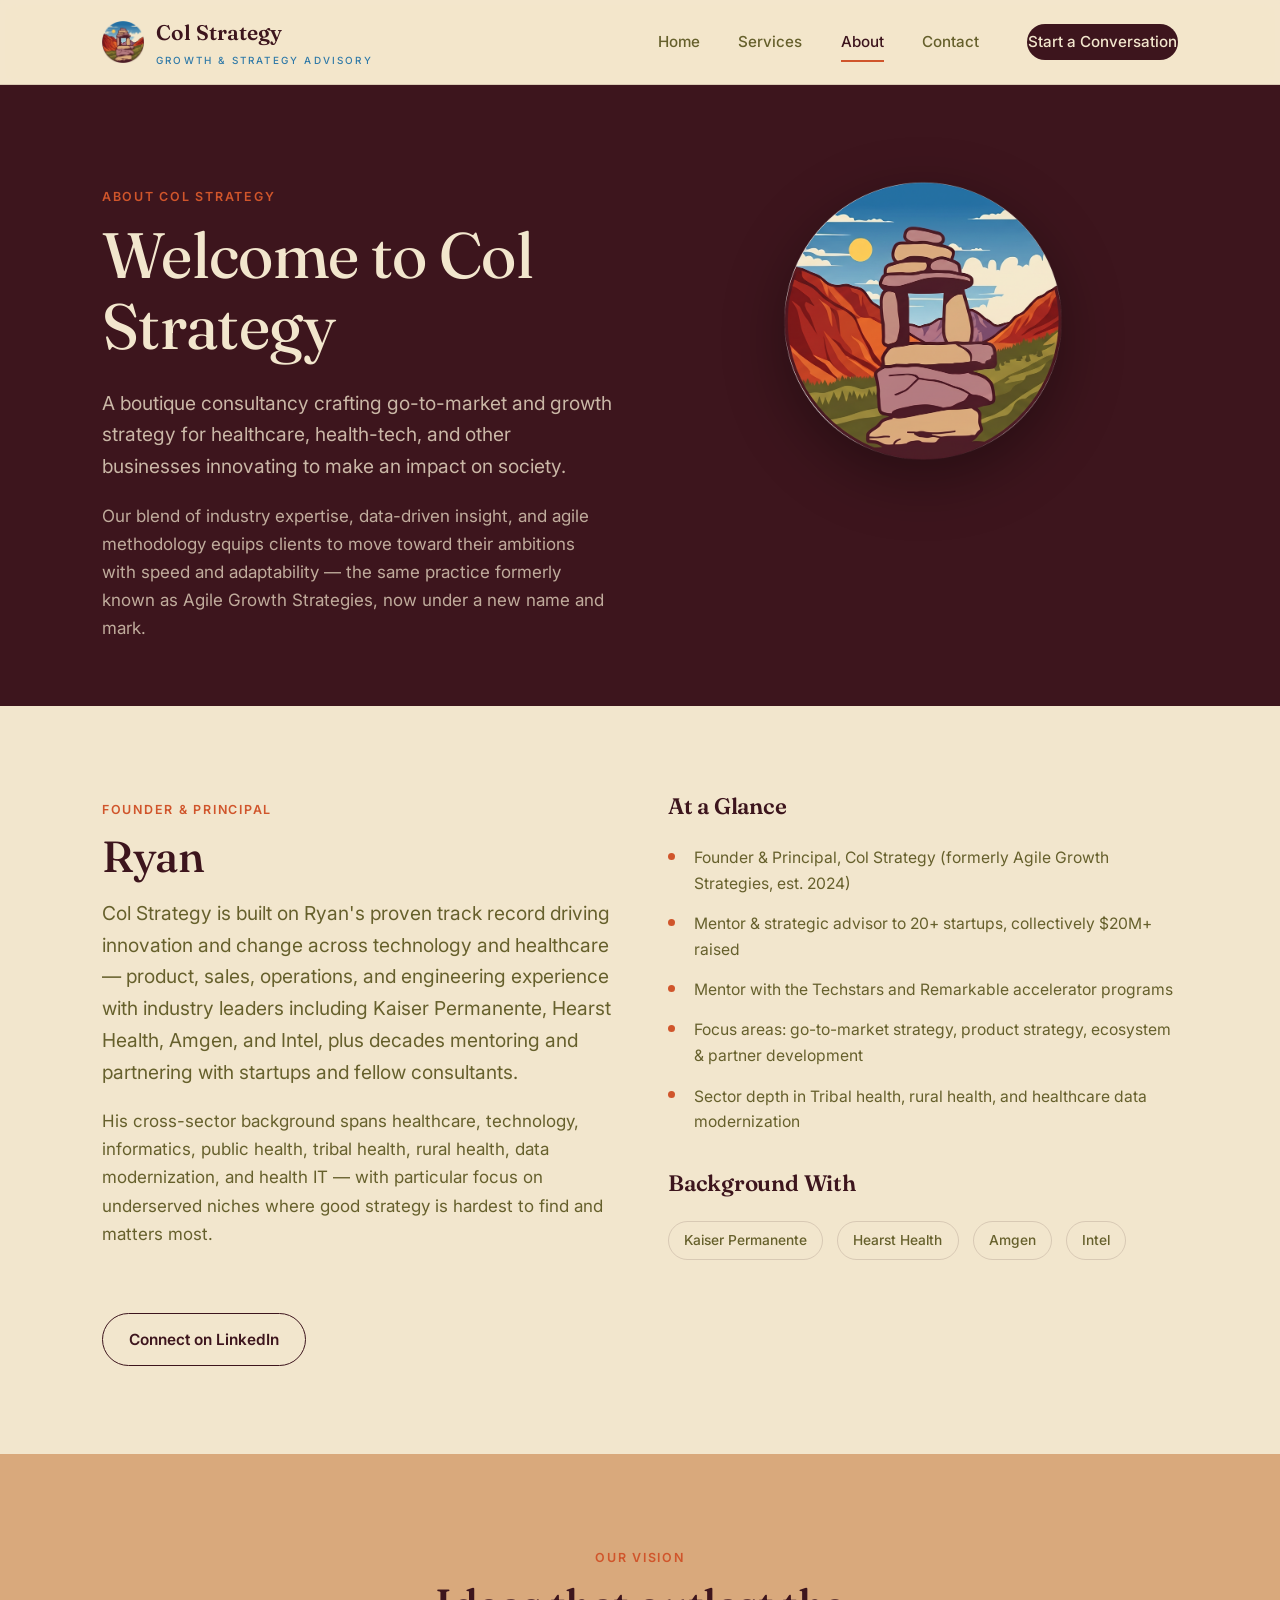
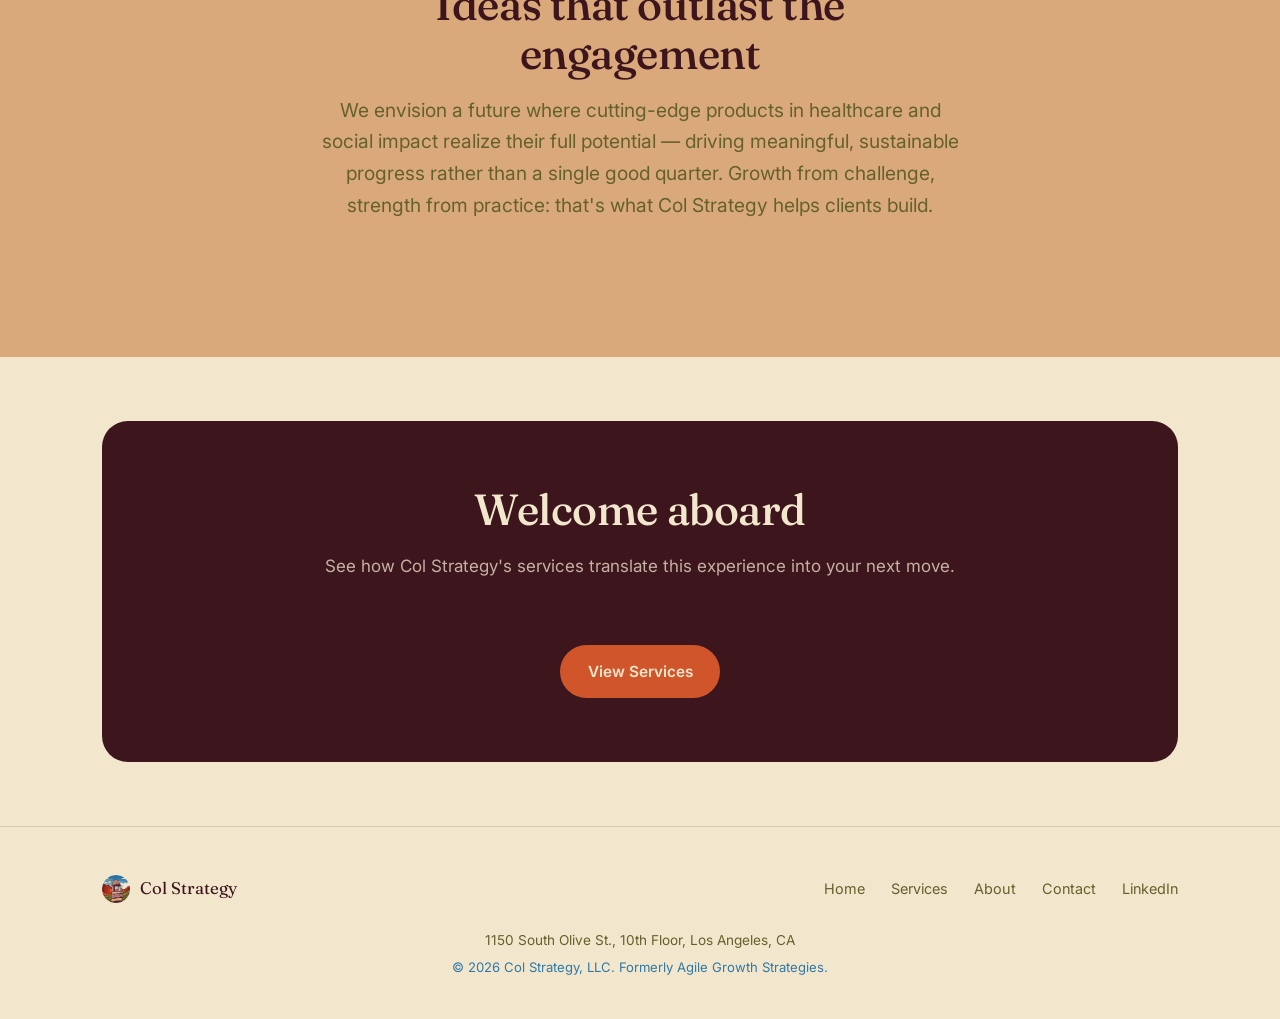
==== commit 84f51330: "Apply Extended (7-color) canyon palette to site theme Remaps the design tokens in css/styles.css to " ====
--- a/about.html
+++ b/about.html
@@ -49,7 +49,7 @@
       <div class="eyebrow">About Col Strategy</div>
       <h1>Welcome to Col Strategy</h1>
       <p class="lede">A boutique consultancy crafting go-to-market and growth strategy for healthcare, health-tech, and other businesses innovating to make an impact on society.</p>
-      <p style="color:rgba(247,242,231,0.72)">Our blend of industry expertise, data-driven insight, and agile methodology equips clients to move toward their ambitions with speed and adaptability &mdash; the same practice formerly known as Agile Growth Strategies, now under a new name and mark.</p>
+      <p style="color:rgba(242,230,205,0.72)">Our blend of industry expertise, data-driven insight, and agile methodology equips clients to move toward their ambitions with speed and adaptability &mdash; the same practice formerly known as Agile Growth Strategies, now under a new name and mark.</p>
     </div>
     <div class="hero-mark">
       <img src="assets/cairn-mark.png" alt="Hand-illustrated cairn mark" style="max-height:280px;">
--- a/css/styles.css
+++ b/css/styles.css
@@ -3,16 +3,16 @@
    ============================================================ */
 
 :root {
-  --paper: #f7f2e7;
-  --paper-deep: #ece1c8;
-  --ink: #211f1a;
-  --ink-soft: #55503f;
-  --stone: #8c8574;
-  --stone-light: #c9c0a8;
-  --forest: #37452f;
-  --forest-deep: #232d1e;
-  --rust: #a8613a;
-  --line: rgba(33, 31, 26, 0.14);
+  --paper: #f2e6cd;
+  --paper-deep: #d9a97c;
+  --ink: #3d151d;
+  --ink-soft: #66602c;
+  --stone: #2f79a8;
+  --stone-light: #d9a97c;
+  --forest: #9c2620;
+  --forest-deep: #3d151d;
+  --rust: #d0552b;
+  --line: rgba(61, 21, 29, 0.14);
   --max: 1140px;
 
   --font-display: "Fraunces", "Iowan Old Style", Georgia, serif;
@@ -112,7 +112,7 @@
   position: sticky;
   top: 0;
   z-index: 50;
-  background: rgba(247, 242, 231, 0.92);
+  background: rgba(242, 230, 205, 0.92);
   backdrop-filter: saturate(150%) blur(8px);
   border-bottom: 1px solid var(--line);
 }
@@ -154,6 +154,7 @@
   background: var(--rust);
 }
 .nav-cta { margin-left: 0.6rem; }
+.main-nav a.nav-cta.btn-primary { color: var(--paper); }
 
 .nav-toggle {
   display: none;
@@ -203,7 +204,7 @@
 }
 .hero .wrap { position: relative; z-index: 2; }
 .hero h1 { color: var(--paper); }
-.hero .lede { color: rgba(247, 242, 231, 0.78); }
+.hero .lede { color: rgba(242, 230, 205, 0.78); }
 
 .hero-grid {
   display: grid;
@@ -223,18 +224,18 @@
 }
 
 .hero-actions { display: flex; gap: 14px; margin-top: 2rem; flex-wrap: wrap; }
-.hero .btn-ghost { color: var(--paper); border-color: rgba(247,242,231,0.5); }
+.hero .btn-ghost { color: var(--paper); border-color: rgba(242,230,205,0.5); }
 .hero .btn-ghost:hover { background: var(--paper); color: var(--forest-deep); }
 
 .definition {
   margin-top: 2.4rem;
   padding-top: 1.6rem;
-  border-top: 1px solid rgba(247, 242, 231, 0.22);
+  border-top: 1px solid rgba(242, 230, 205, 0.22);
   max-width: 30em;
 }
 .definition .term { font-family: var(--font-display); font-size: 1.3rem; color: var(--paper); }
 .definition .ipa, .definition .pos { color: var(--stone-light); font-size: 0.92rem; margin-right: 0.6em; }
-.definition p { color: rgba(247, 242, 231, 0.72); font-size: 0.98rem; margin-top: 0.5em; }
+.definition p { color: rgba(242, 230, 205, 0.72); font-size: 0.98rem; margin-top: 0.5em; }
 
 @media (max-width: 860px) {
   .hero-grid { grid-template-columns: 1fr; }
@@ -469,7 +470,7 @@
   text-align: center;
 }
 .cta-band h2 { color: var(--paper); }
-.cta-band p { color: rgba(247,242,231,0.75); }
+.cta-band p { color: rgba(242,230,205,0.75); }
 .cta-band .btn-primary { background: var(--rust); }
 .cta-band .btn-primary:hover { background: var(--paper); color: var(--forest-deep); }
 
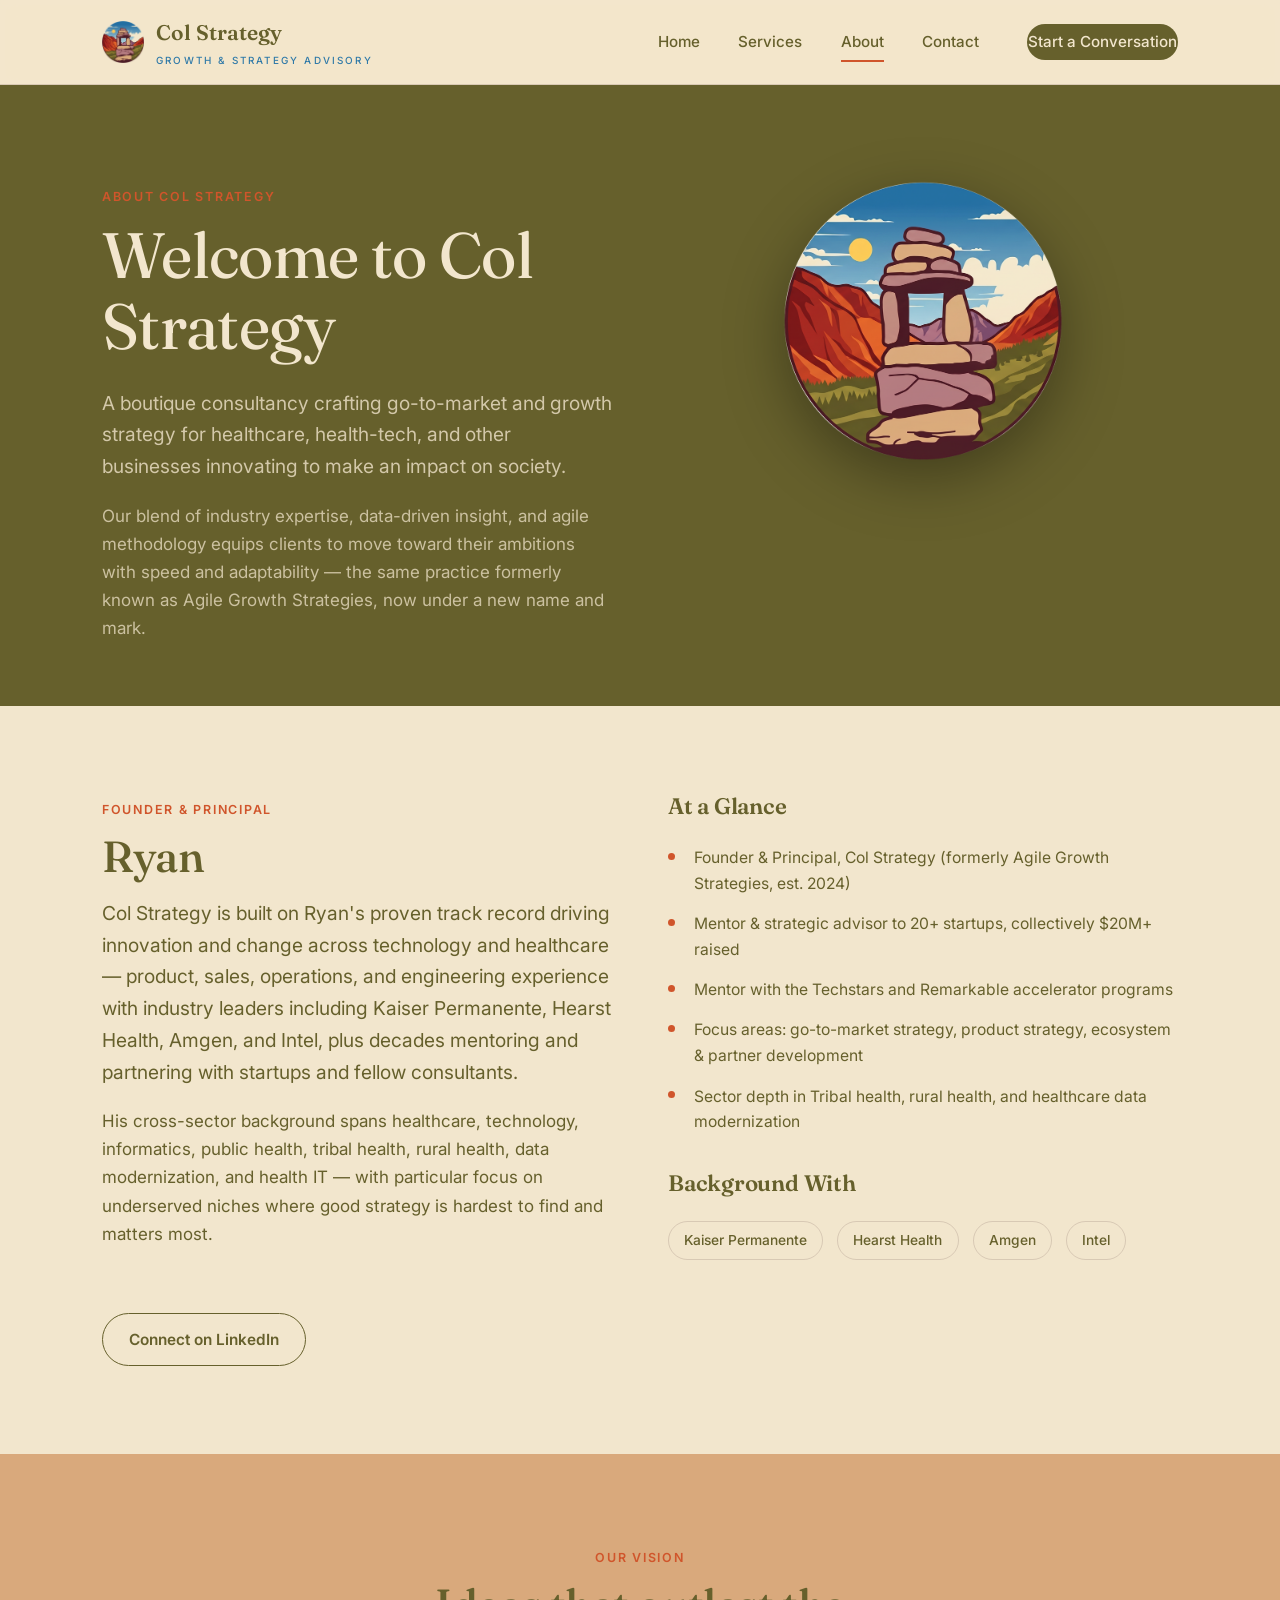
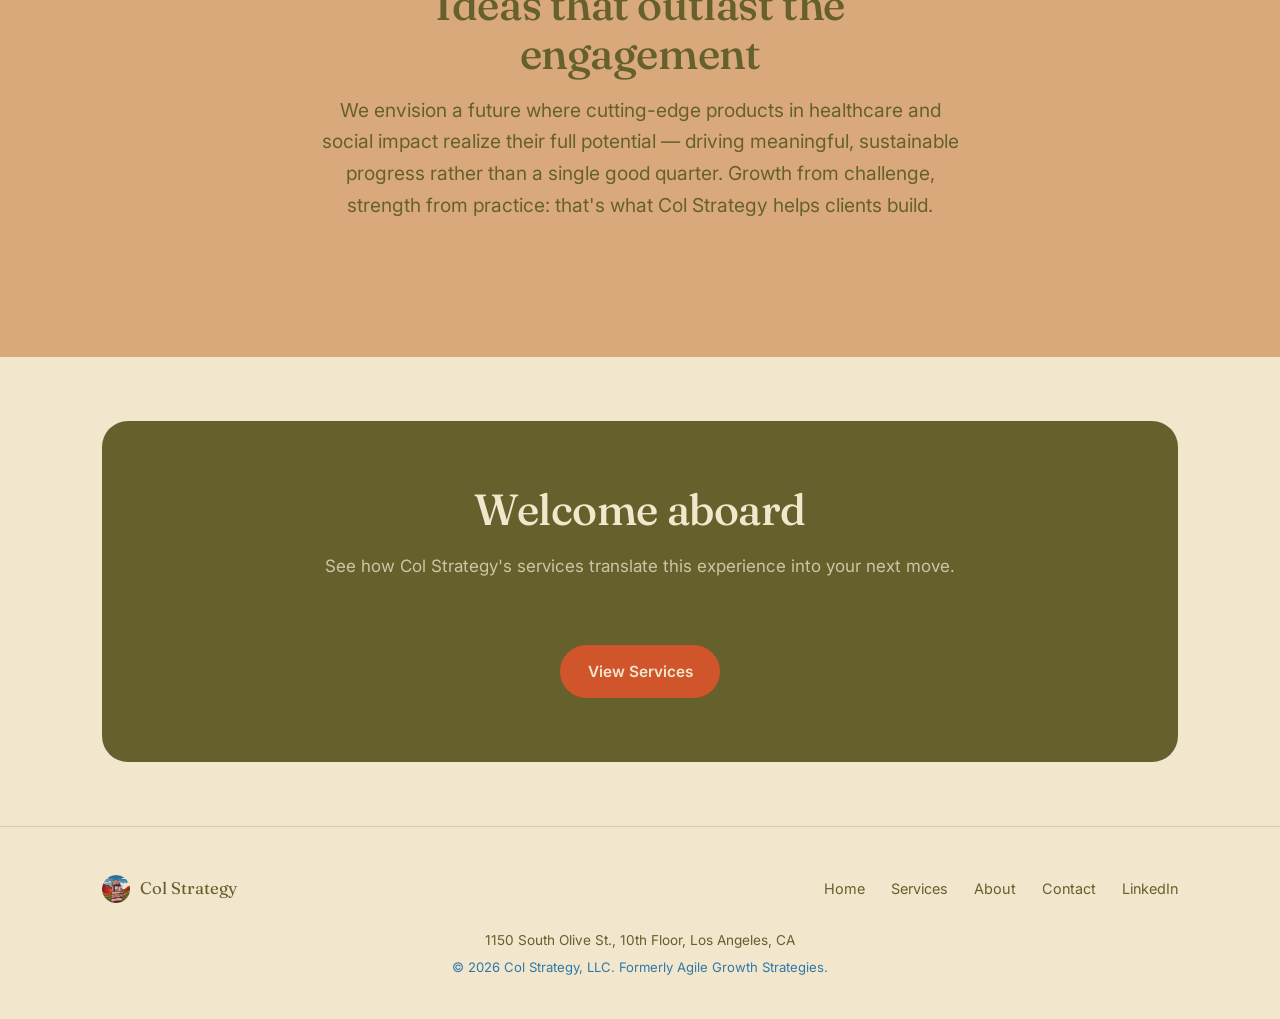
==== commit edb5bbea: "Balance header CTA padding, add border on home, vary accent per page Header "Start a Conversation" b" ====
--- a/about.html
+++ b/about.html
@@ -22,7 +22,7 @@
 <link href="https://fonts.googleapis.com/css2?family=Fraunces:opsz,wght@9..144,400;9..144,500;9..144,600&family=Inter:wght@400;500;600;700&display=swap" rel="stylesheet">
 <link rel="stylesheet" href="css/styles.css">
 </head>
-<body>
+<body class="page-about">
 
 <header class="site-header">
   <div class="wrap">
--- a/css/styles.css
+++ b/css/styles.css
@@ -19,6 +19,12 @@
   --font-body: "Inter", -apple-system, BlinkMacSystemFont, "Segoe UI", sans-serif;
 }
 
+/* ---------- Per-page accent variations (Extended palette) ---------- */
+/* page-home uses the :root defaults: --forest-deep: #3d151d (Ink Maroon), --forest: #9c2620 (Canyon Red) */
+body.page-services { --forest-deep: #9c2620; --forest: #66602c; } /* Canyon Red surface, Sage Olive accent */
+body.page-about    { --forest-deep: #66602c; --forest: #9c2620; } /* Sage Olive surface, Canyon Red accent */
+body.page-contact  { --forest-deep: #2f79a8; --forest: #3d151d; } /* Canyon Sky surface, Ink Maroon accent */
+
 * { box-sizing: border-box; }
 html { scroll-behavior: smooth; }
 
@@ -153,8 +159,9 @@
   height: 2px;
   background: var(--rust);
 }
-.nav-cta { margin-left: 0.6rem; }
+.nav-cta { margin-left: 0.6rem; padding: 0.85em 2rem; }
 .main-nav a.nav-cta.btn-primary { color: var(--paper); }
+body.page-home .main-nav a.nav-cta.btn-primary { border-color: rgba(242, 230, 205, 0.55); }
 
 .nav-toggle {
   display: none;
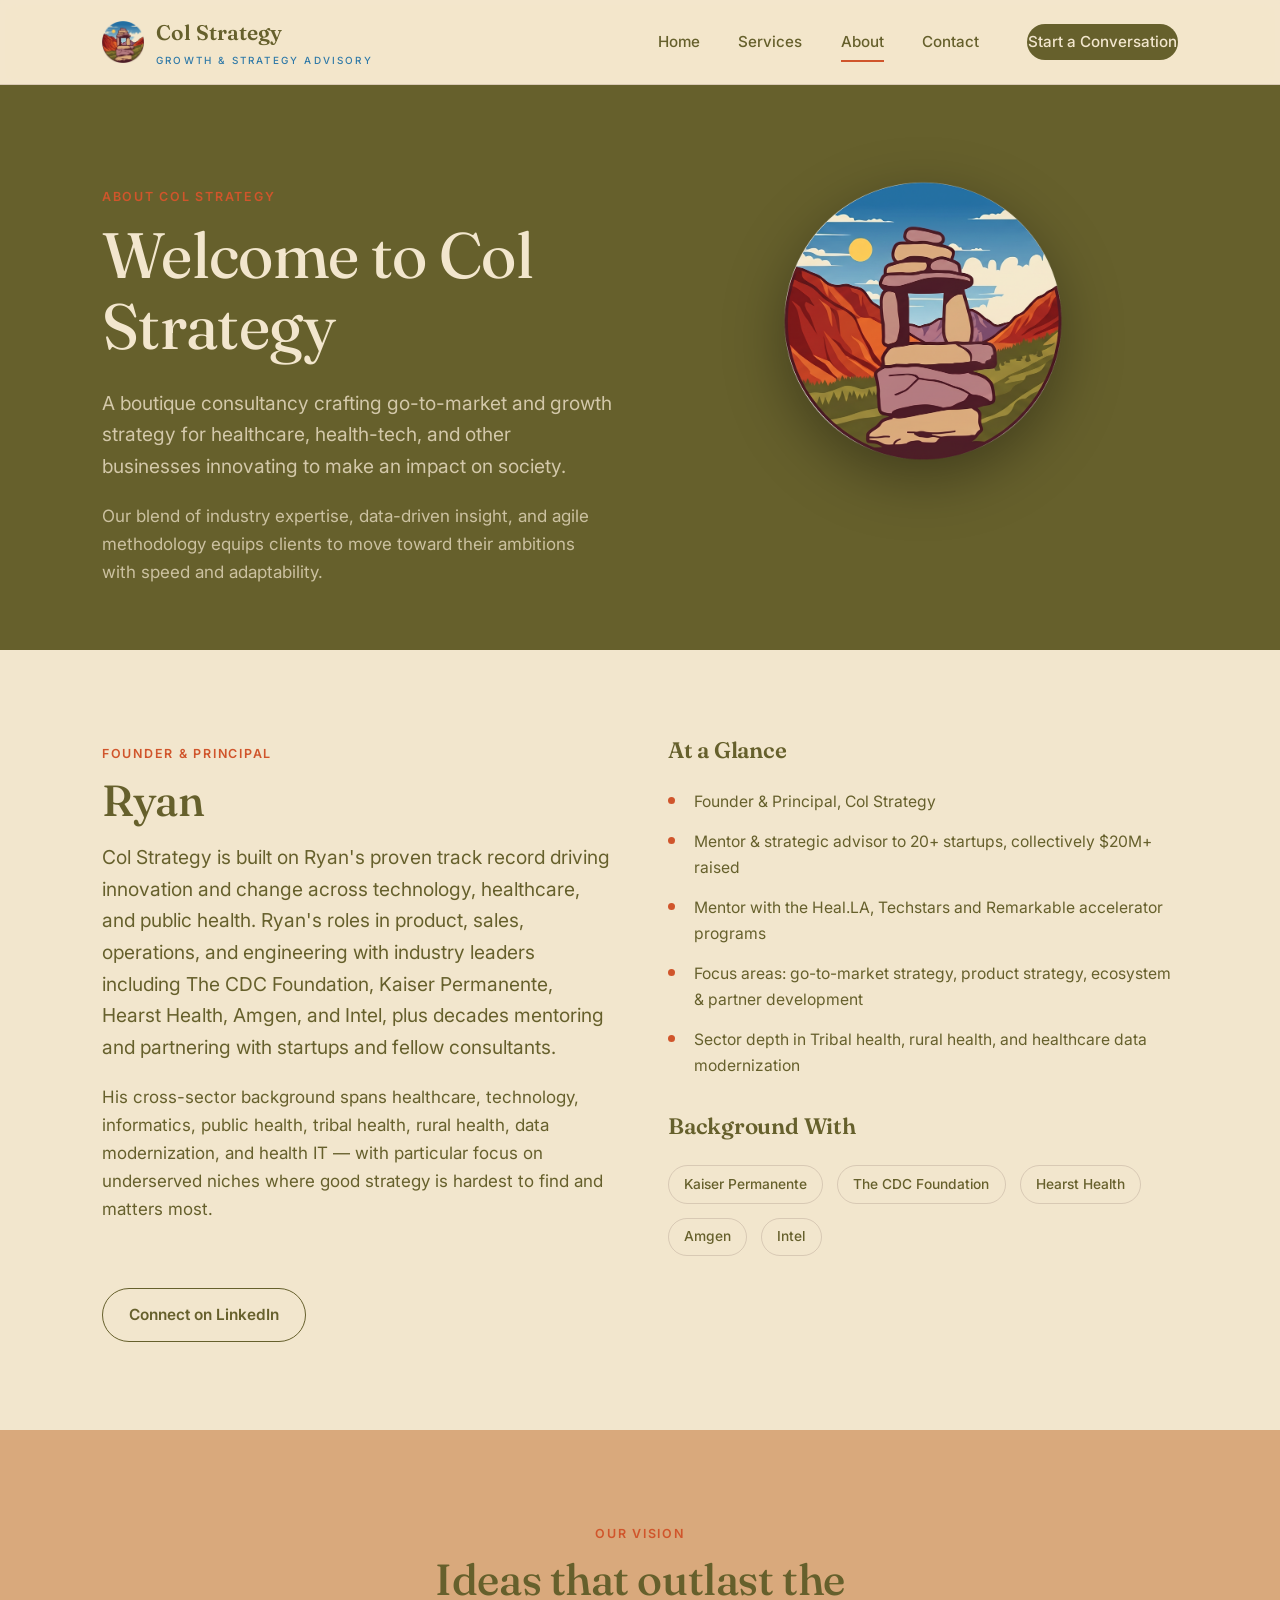
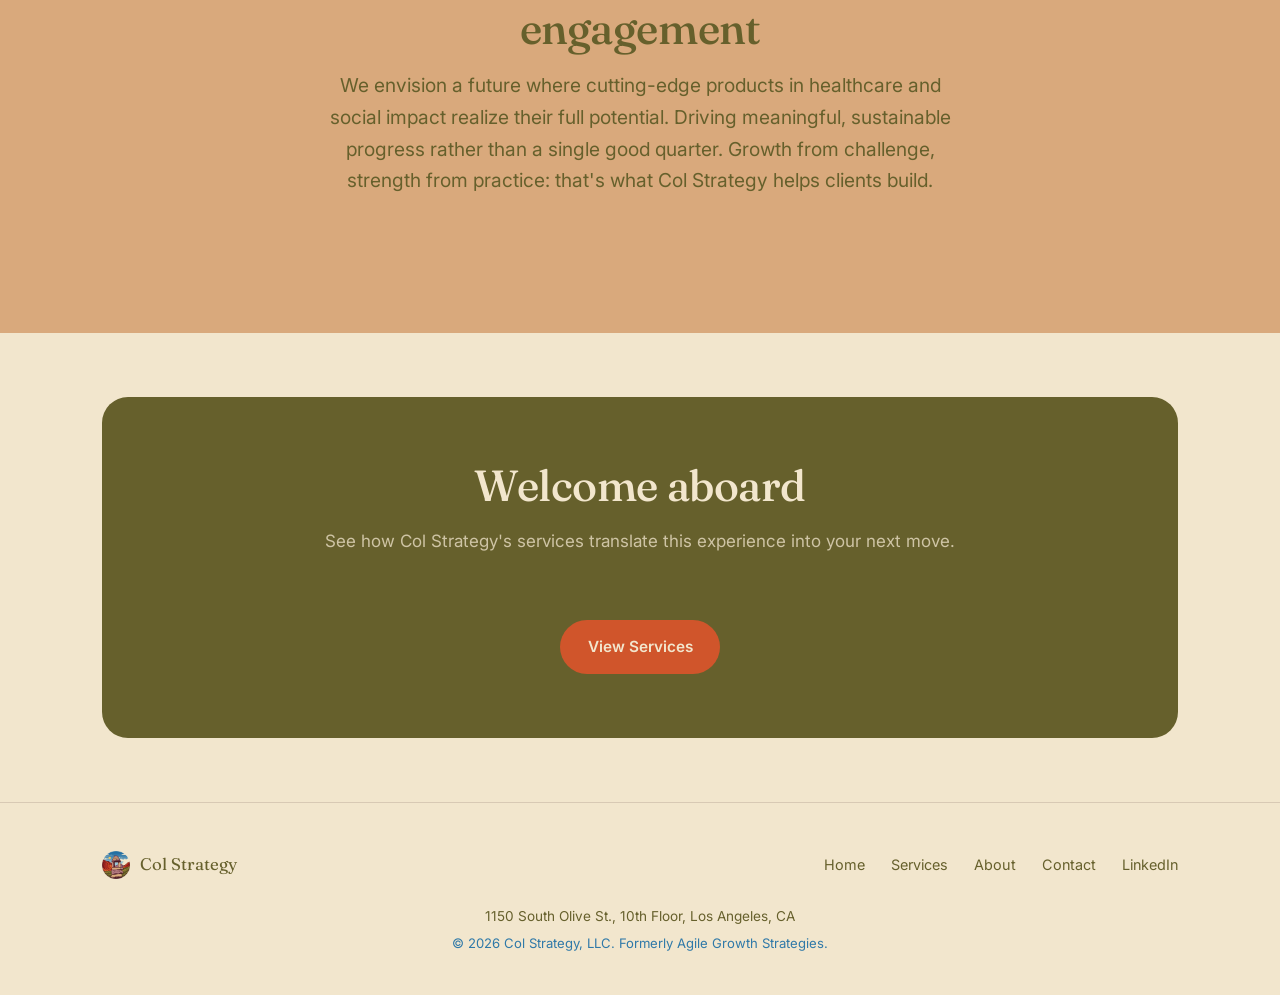
==== commit af9b86db: "Editing text to remove AI signatures." ====
--- a/about.html
+++ b/about.html
@@ -49,7 +49,7 @@
       <div class="eyebrow">About Col Strategy</div>
       <h1>Welcome to Col Strategy</h1>
       <p class="lede">A boutique consultancy crafting go-to-market and growth strategy for healthcare, health-tech, and other businesses innovating to make an impact on society.</p>
-      <p style="color:rgba(242,230,205,0.72)">Our blend of industry expertise, data-driven insight, and agile methodology equips clients to move toward their ambitions with speed and adaptability &mdash; the same practice formerly known as Agile Growth Strategies, now under a new name and mark.</p>
+      <p style="color:rgba(242,230,205,0.72)">Our blend of industry expertise, data-driven insight, and agile methodology equips clients to move toward their ambitions with speed and adaptability.</p>
     </div>
     <div class="hero-mark">
       <img src="assets/cairn-mark.png" alt="Hand-illustrated cairn mark" style="max-height:280px;">
@@ -62,22 +62,23 @@
     <div>
       <div class="eyebrow">Founder &amp; Principal</div>
       <h2>Ryan</h2>
-      <p class="lede">Col Strategy is built on Ryan's proven track record driving innovation and change across technology and healthcare &mdash; product, sales, operations, and engineering experience with industry leaders including Kaiser Permanente, Hearst Health, Amgen, and Intel, plus decades mentoring and partnering with startups and fellow consultants.</p>
+      <p class="lede">Col Strategy is built on Ryan's proven track record driving innovation and change across technology, healthcare, and public health. Ryan's roles in product, sales, operations, and engineering with industry leaders including The CDC Foundation, Kaiser Permanente, Hearst Health, Amgen, and Intel, plus decades mentoring and partnering with startups and fellow consultants.</p>
       <p>His cross-sector background spans healthcare, technology, informatics, public health, tribal health, rural health, data modernization, and health IT &mdash; with particular focus on underserved niches where good strategy is hardest to find and matters most.</p>
       <a href="https://www.linkedin.com/in/wryanberger/" target="_blank" rel="noopener" class="btn btn-ghost mt-lg">Connect on LinkedIn</a>
     </div>
     <div>
       <h3 style="margin-bottom:1rem;">At a Glance</h3>
       <ul class="credential-list">
-        <li>Founder &amp; Principal, Col Strategy (formerly Agile Growth Strategies, est. 2024)</li>
+        <li>Founder &amp; Principal, Col Strategy</li>
         <li>Mentor &amp; strategic advisor to 20+ startups, collectively $20M+ raised</li>
-        <li>Mentor with the Techstars and Remarkable accelerator programs</li>
+        <li>Mentor with the Heal.LA, Techstars and Remarkable accelerator programs</li>
         <li>Focus areas: go-to-market strategy, product strategy, ecosystem &amp; partner development</li>
         <li>Sector depth in Tribal health, rural health, and healthcare data modernization</li>
       </ul>
       <h3 style="margin:2.2rem 0 0.6rem;">Background With</h3>
       <div class="client-strip">
         <span>Kaiser Permanente</span>
+        <span>The CDC Foundation</span>
         <span>Hearst Health</span>
         <span>Amgen</span>
         <span>Intel</span>
@@ -90,7 +91,7 @@
   <div class="wrap section-head center">
     <div class="eyebrow">Our Vision</div>
     <h2>Ideas that outlast the engagement</h2>
-    <p class="lede" style="margin-left:auto;margin-right:auto;">We envision a future where cutting-edge products in healthcare and social impact realize their full potential &mdash; driving meaningful, sustainable progress rather than a single good quarter. Growth from challenge, strength from practice: that's what Col Strategy helps clients build.</p>
+    <p class="lede" style="margin-left:auto;margin-right:auto;">We envision a future where cutting-edge products in healthcare and social impact realize their full potential. Driving meaningful, sustainable progress rather than a single good quarter. Growth from challenge, strength from practice: that's what Col Strategy helps clients build.</p>
   </div>
 </section>
 
